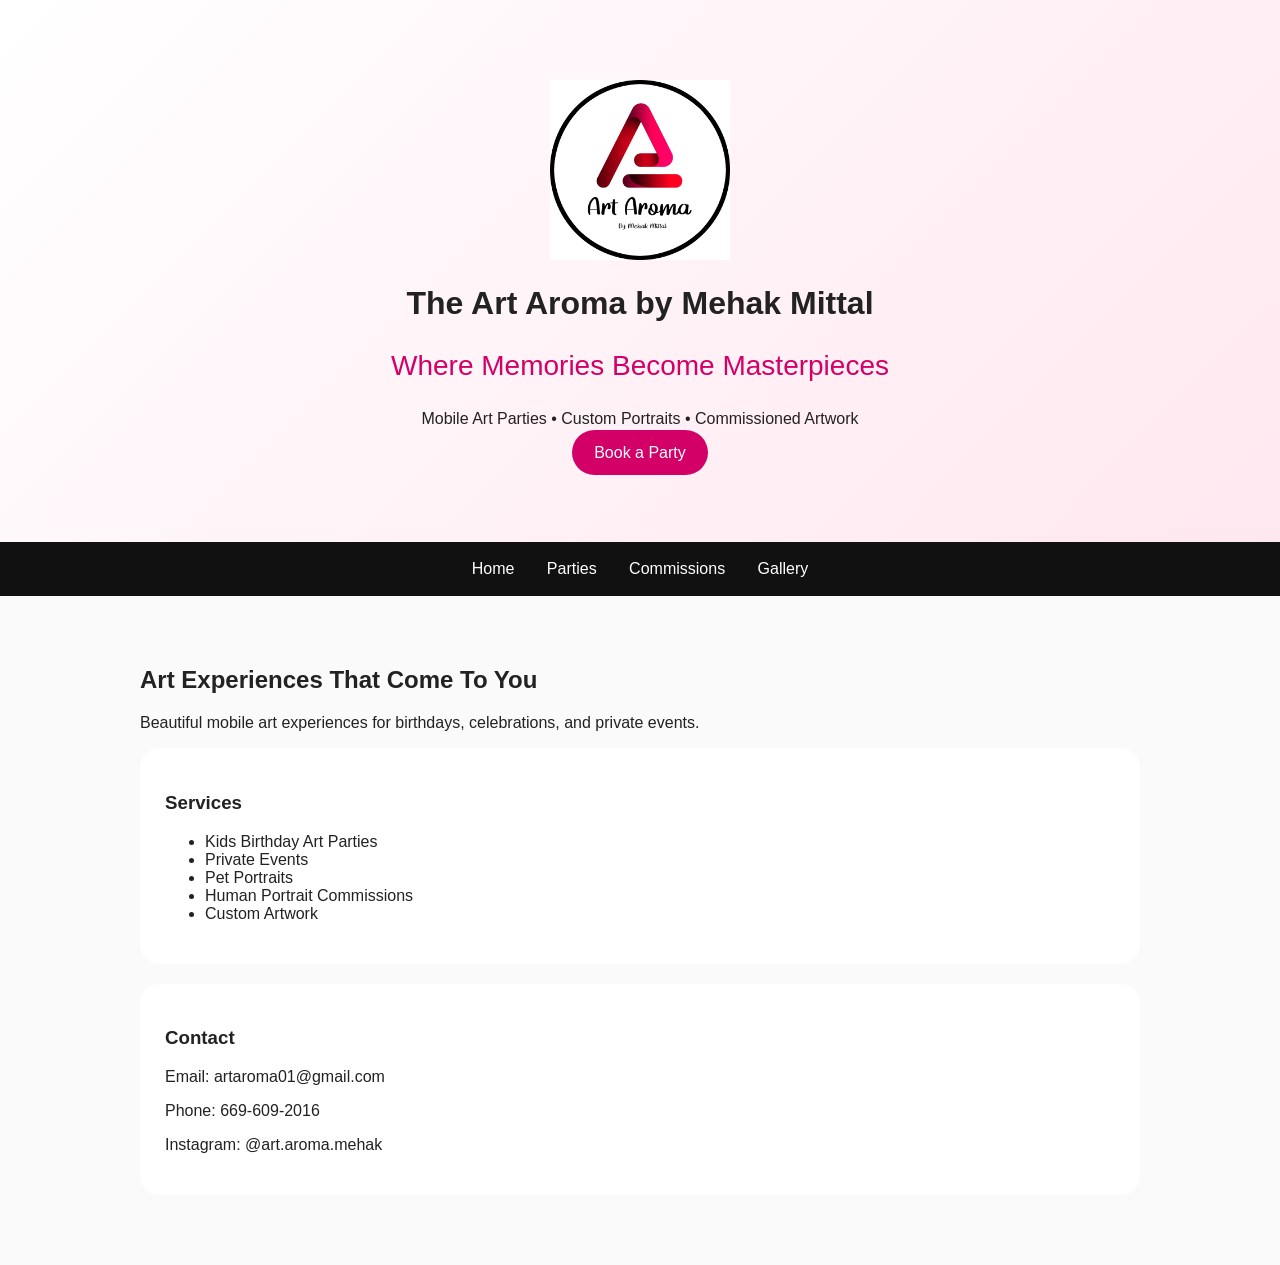
==== index.html @ 134a14fb "Add files via upload Update file extensions" ====
<!DOCTYPE html>
<html>
<head>
<meta charset="UTF-8">
<meta name="viewport" content="width=device-width,initial-scale=1">
<title>The Art Aroma by Mehak Mittal</title>
<link rel="stylesheet" href="style.css">
</head>

<body>

<header class="hero">
<img src="logo.png" class="logo">

<h1>The Art Aroma by Mehak Mittal</h1>

<p class="tagline">
Where Memories Become Masterpieces
</p>

<p>
Mobile Art Parties • Custom Portraits • Commissioned Artwork
</p>

<a class="button" href="parties.html">
Book a Party
</a>

</header>

<nav>
<a href="index.html">Home</a>
<a href="parties.html">Parties</a>
<a href="commissions.html">Commissions</a>
<a href="gallery.html">Gallery</a>
</nav>

<section class="content">

<h2>Art Experiences That Come To You</h2>

<p>
Beautiful mobile art experiences for birthdays,
celebrations, and private events.
</p>

<div class="card">

<h3>Services</h3>

<ul>
<li>Kids Birthday Art Parties</li>
<li>Private Events</li>
<li>Pet Portraits</li>
<li>Human Portrait Commissions</li>
<li>Custom Artwork</li>
</ul>

</div>

<div class="card">

<h3>Contact</h3>

<p>
Email: artaroma01@gmail.com
</p>

<p>
Phone: 669-609-2016
</p>

<p>
Instagram:
@art.aroma.mehak
</p>

</div>

</section>

</body>
</html>
---- style.css ----
body{
margin:0;
font-family:Arial;
background:#fafafa;
color:#222;
}

.hero{
padding:80px 20px;
text-align:center;
background:
linear-gradient(
135deg,
#fff,
#ffe7ef
);
}

.logo{
width:180px;
}

.tagline{
font-size:28px;
color:#d20067;
}

.button{
background:#d20067;
color:white;
padding:14px 22px;
border-radius:999px;
text-decoration:none;
}

nav{
background:#111;
padding:18px;
text-align:center;
}

nav a{
color:white;
margin:0 14px;
text-decoration:none;
}

.content{
max-width:1000px;
margin:auto;
padding:50px 20px;
}

.card{
background:white;
padding:25px;
border-radius:20px;
margin-bottom:20px;
}
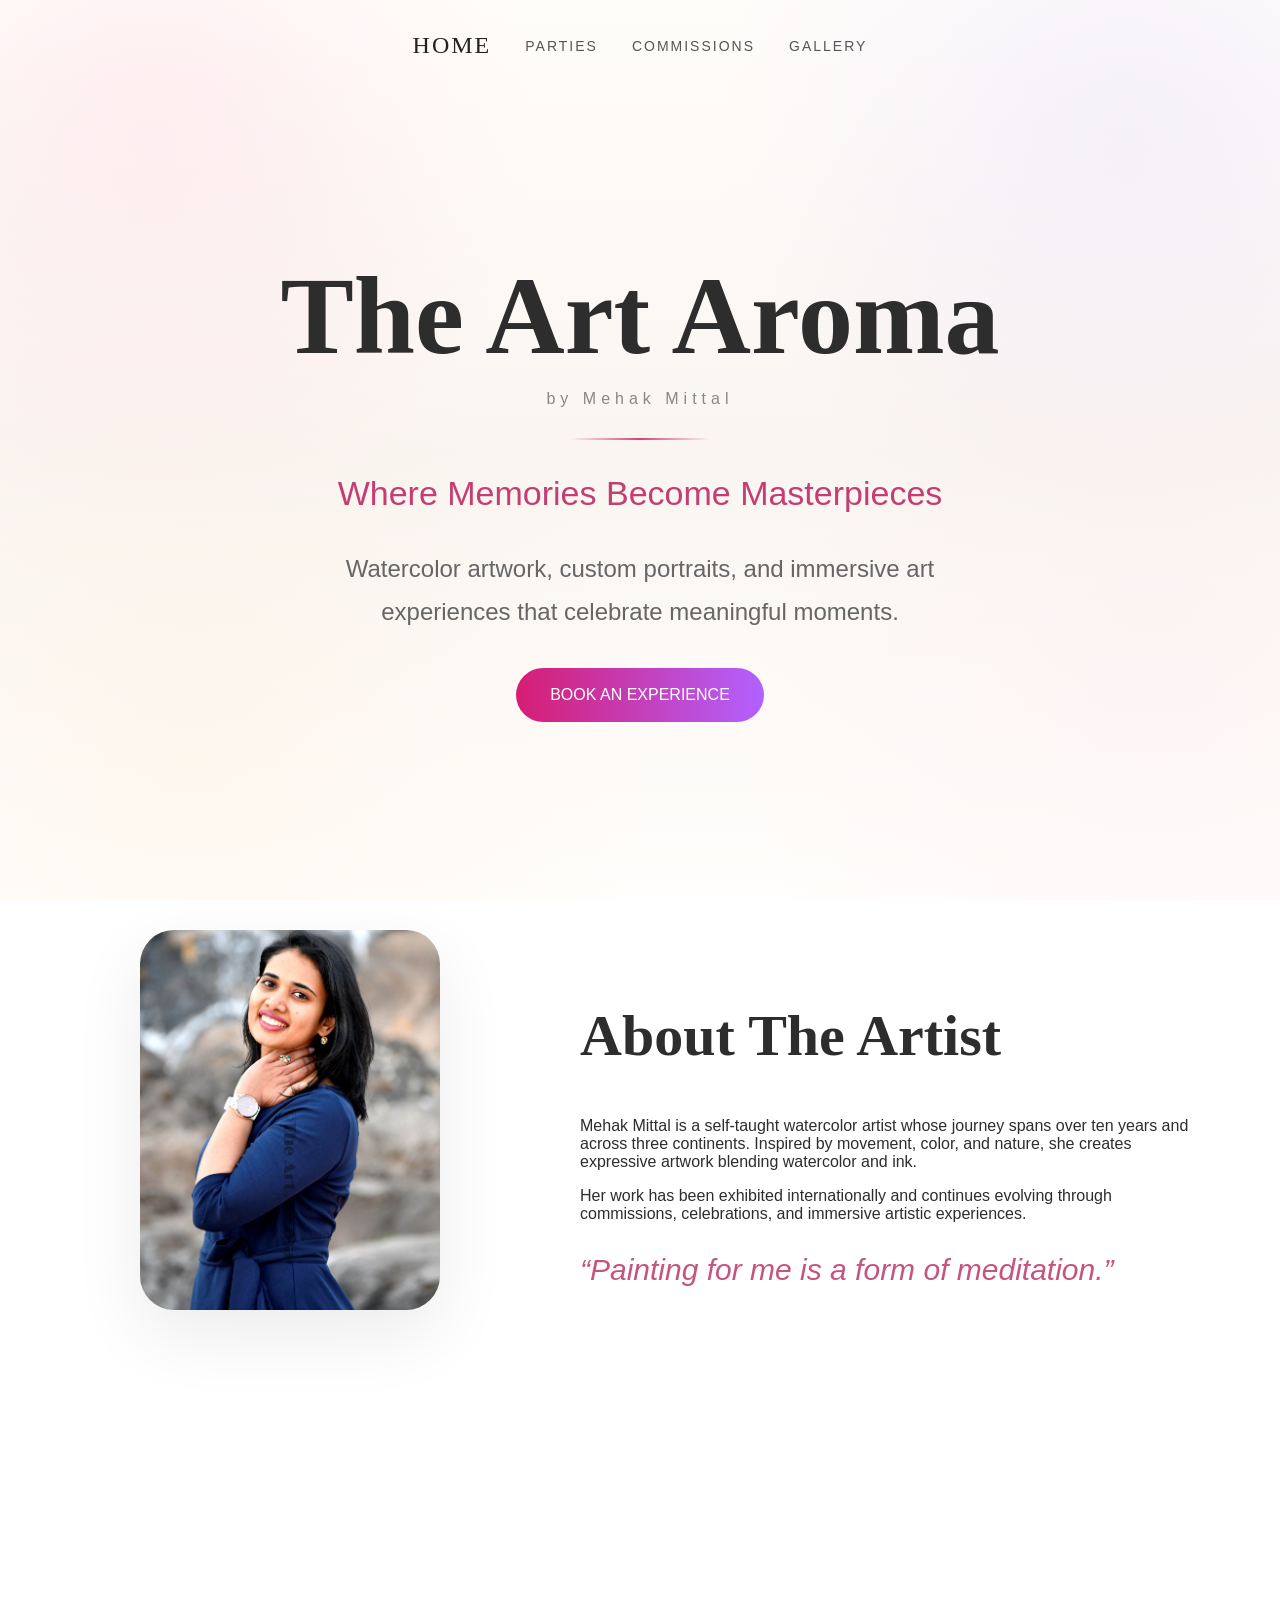
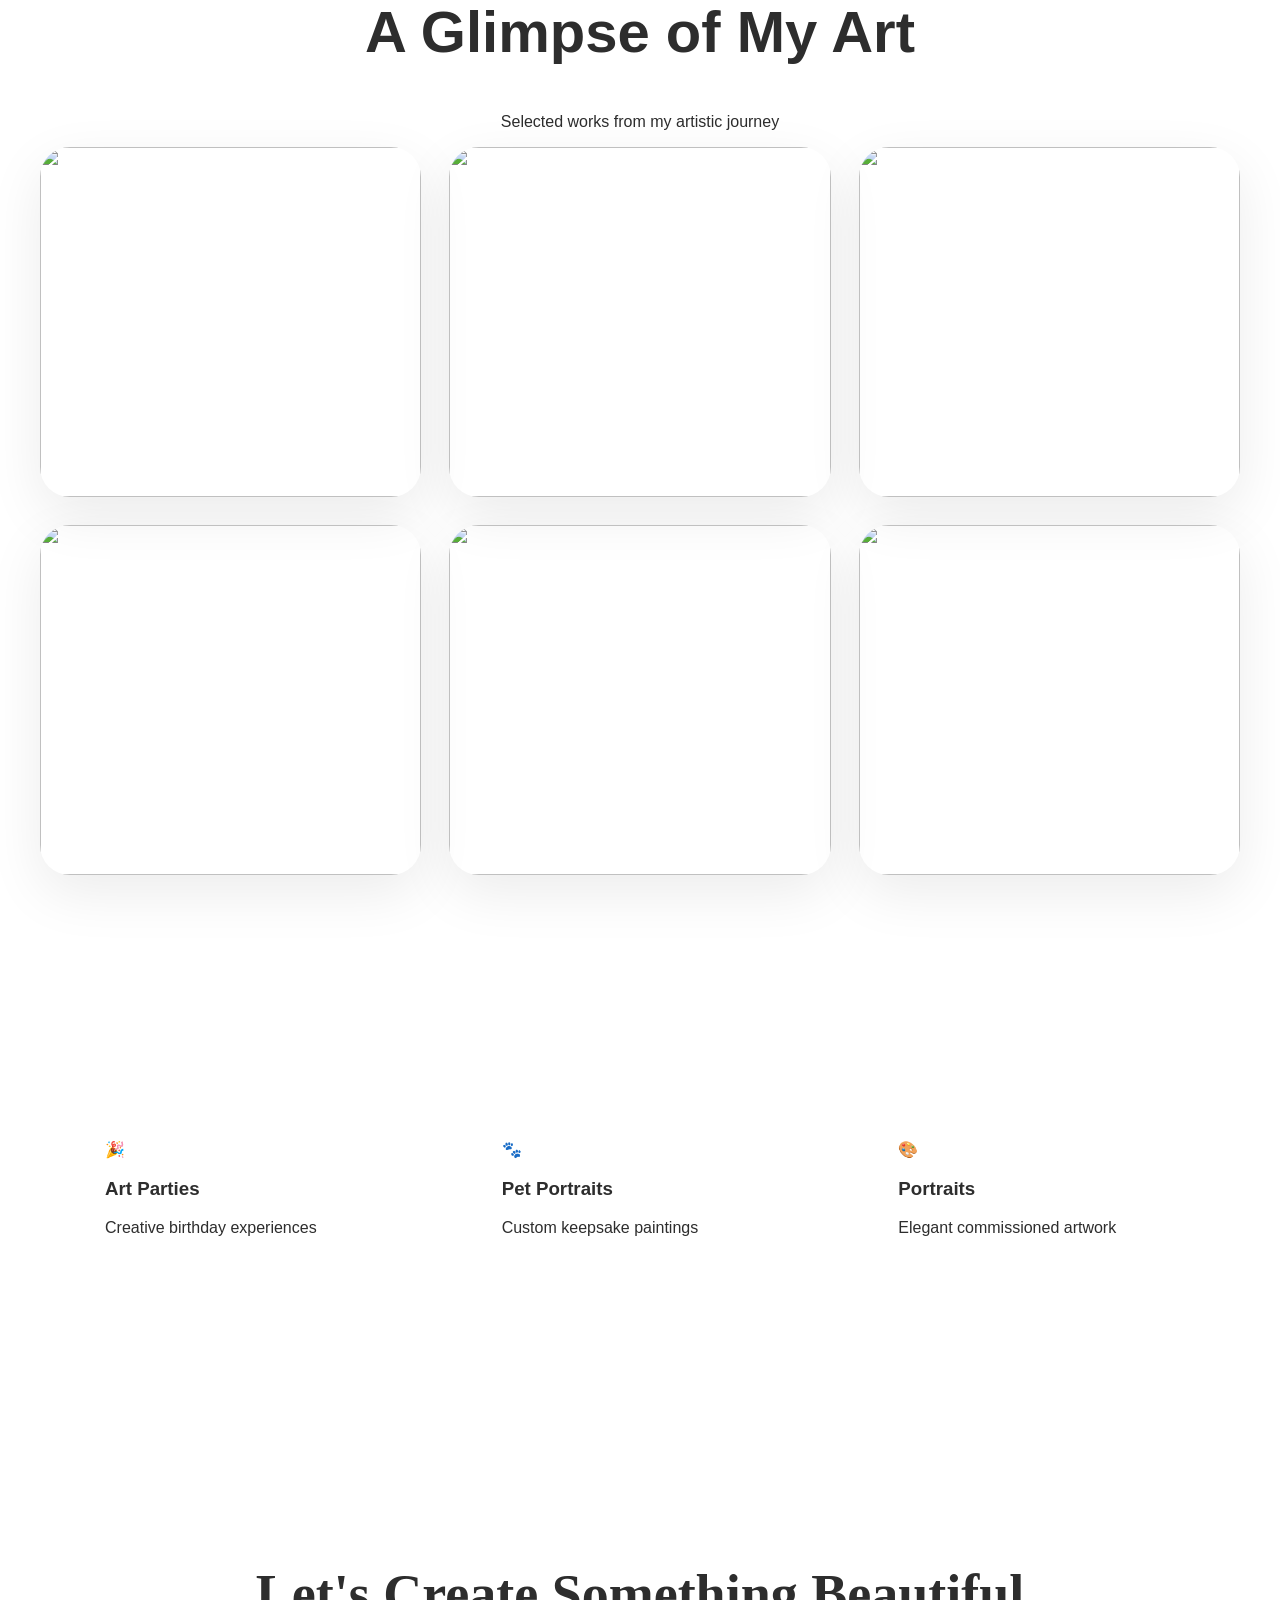
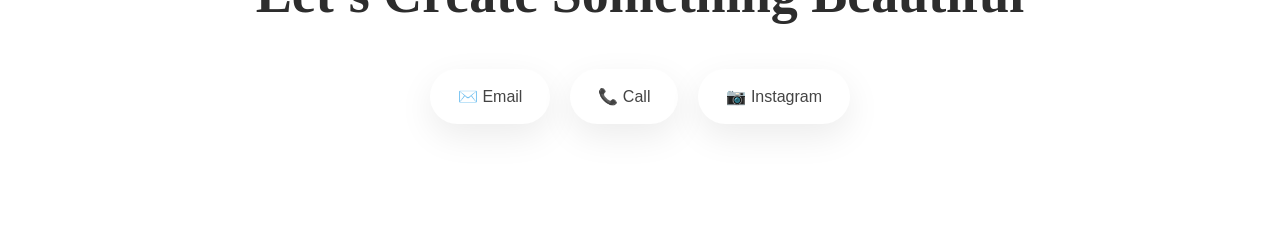
==== commit 3bcfc96a: "Add files via upload" ====
--- a/index.html
+++ b/index.html
@@ -1,83 +1,259 @@
 <!DOCTYPE html>
+
 <html>
+
 <head>
+
 <meta charset="UTF-8">
-<meta name="viewport" content="width=device-width,initial-scale=1">
-<title>The Art Aroma by Mehak Mittal</title>
-<link rel="stylesheet" href="style.css">
+
+<meta
+name="viewport"
+content="width=device-width, initial-scale=1">
+
+<title>
+The Art Aroma | Mehak Mittal
+</title>
+
+<link
+rel="stylesheet"
+href="style.css">
+
 </head>
 
 <body>
 
 <header class="hero">
-<img src="logo.png" class="logo">
-
-<h1>The Art Aroma by Mehak Mittal</h1>
+
+<nav>
+
+<a href="index.html">Home</a>
+
+<a href="parties.html">Parties</a>
+
+<a href="commissions.html">
+
+Commissions
+
+</a>
+
+<a href="gallery.html">
+
+Gallery
+
+</a>
+
+</nav>
+
+<div class="hero-content">
+
+<h1>
+
+The Art Aroma
+
+</h1>
+
+<div class="artist-name">
+
+by Mehak Mittal
+
+</div>
+
+<div class="hero-line"></div>
 
 <p class="tagline">
+
 Where Memories Become Masterpieces
-</p>
-
-<p>
-Mobile Art Parties • Custom Portraits • Commissioned Artwork
-</p>
-
-<a class="button" href="parties.html">
-Book a Party
-</a>
+
+</p>
+
+<p class="intro">
+
+Watercolor artwork, custom portraits,
+and immersive art experiences
+that celebrate meaningful moments.
+
+</p>
+
+<a
+href="parties.html"
+class="button">
+
+BOOK AN EXPERIENCE
+
+</a>
+
+</div>
 
 </header>
 
-<nav>
-<a href="index.html">Home</a>
-<a href="parties.html">Parties</a>
-<a href="commissions.html">Commissions</a>
-<a href="gallery.html">Gallery</a>
-</nav>
-
-<section class="content">
-
-<h2>Art Experiences That Come To You</h2>
-
-<p>
-Beautiful mobile art experiences for birthdays,
-celebrations, and private events.
-</p>
-
-<div class="card">
-
-<h3>Services</h3>
-
-<ul>
-<li>Kids Birthday Art Parties</li>
-<li>Private Events</li>
-<li>Pet Portraits</li>
-<li>Human Portrait Commissions</li>
-<li>Custom Artwork</li>
-</ul>
-
-</div>
-
-<div class="card">
-
-<h3>Contact</h3>
-
-<p>
-Email: artaroma01@gmail.com
-</p>
-
-<p>
-Phone: 669-609-2016
-</p>
-
-<p>
-Instagram:
-@art.aroma.mehak
-</p>
+<section class="about">
+
+<div class="photo-column">
+
+<img
+src="artist.jpg"
+class="artist-photo">
+
+</div>
+
+<div>
+
+<h2>
+
+About The Artist
+
+</h2>
+
+<p>
+
+Mehak Mittal is a self-taught watercolor artist whose journey spans over ten years and across three continents.
+
+Inspired by movement, color, and nature, she creates expressive artwork blending watercolor and ink.
+
+</p>
+
+<p>
+
+Her work has been exhibited internationally and continues evolving through commissions, celebrations, and immersive artistic experiences.
+
+</p>
+
+<div class="quote">
+
+“Painting for me is a form of meditation.”
+
+</div>
 
 </div>
 
 </section>
 
+<section class="gallery">
+
+<h2>
+
+A Glimpse of My Art
+
+</h2>
+
+<p>
+
+Selected works from my artistic journey
+
+</p>
+
+<div class="gallery-grid">
+
+<img src="gallery/art1.jpg">
+
+<img src="gallery/art2.jpg">
+
+<img src="gallery/art3.jpg">
+
+<img src="gallery/art4.jpg">
+
+<img src="gallery/art5.jpg">
+
+<img src="gallery/art6.jpg">
+
+</div>
+
+</section>
+
+<section class="services">
+
+<div class="service">
+
+🎉
+
+<h3>
+
+Art Parties
+
+</h3>
+
+<p>
+
+Creative birthday experiences
+
+</p>
+
+</div>
+
+<div class="service">
+
+🐾
+
+<h3>
+
+Pet Portraits
+
+</h3>
+
+<p>
+
+Custom keepsake paintings
+
+</p>
+
+</div>
+
+<div class="service">
+
+🎨
+
+<h3>
+
+Portraits
+
+</h3>
+
+<p>
+
+Elegant commissioned artwork
+
+</p>
+
+</div>
+
+</section>
+
+<footer>
+
+<h2>
+
+Let's Create Something Beautiful
+
+</h2>
+
+<div class="contact-links">
+
+<a
+href="mailto:artaroma01@gmail.com">
+
+✉️ Email
+
+</a>
+
+<a
+href="tel:+16696092016">
+
+📞 Call
+
+</a>
+
+<a
+href="https://www.instagram.com/art.aroma.mehak/"
+target="_blank">
+
+📷 Instagram
+
+</a>
+
+</div>
+
+</footer>
+
 </body>
+
 </html>
--- a/style.css
+++ b/style.css
@@ -1,59 +1,610 @@
+/* =====================
+RESET
+===================== */
+
+*{
+box-sizing:border-box;
+}
+
 body{
+
 margin:0;
-font-family:Arial;
-background:#fafafa;
+
+font-family:
+Arial,
+sans-serif;
+
+color:#2d2d2d;
+
+background:
+
+radial-gradient(
+circle at 12% 15%,
+rgba(255,190,215,.22),
+transparent 28%
+),
+
+radial-gradient(
+circle at 88% 15%,
+rgba(215,205,255,.22),
+transparent 30%
+),
+
+radial-gradient(
+circle at 15% 85%,
+rgba(255,225,190,.18),
+transparent 34%
+),
+
+radial-gradient(
+circle at 90% 80%,
+rgba(255,220,236,.18),
+transparent 30%
+),
+
+linear-gradient(
+180deg,
+#fffdfa,
+#faf5f1,
+#fffefc
+);
+
+background-attachment:
+fixed;
+
+overflow-x:hidden;
+
+}
+
+/* =====================
+NAV
+===================== */
+
+nav{
+
+display:flex;
+
+justify-content:center;
+
+align-items:center;
+
+gap:34px;
+
+padding:32px;
+
+}
+
+nav a{
+
+text-decoration:none;
+
+color:#555;
+
+font-size:14px;
+
+letter-spacing:2px;
+
+text-transform:uppercase;
+
+}
+
+nav a:first-child{
+
+font-family:
+Georgia;
+
+font-size:24px;
+
 color:#222;
-}
+
+}
+
+/* =====================
+HOME HERO
+===================== */
 
 .hero{
-padding:80px 20px;
+
+min-height:90vh;
+
+display:flex;
+
+flex-direction:column;
+
+}
+
+.hero-content{
+
+max-width:900px;
+
+padding:80px 40px;
+
+margin:auto;
+
 text-align:center;
+
+}
+
+h1{
+
+font-size:110px;
+
+font-family:
+Georgia;
+
+margin-bottom:10px;
+
+}
+
+.artist-name{
+
+letter-spacing:5px;
+
+color:#888;
+
+}
+
+.hero-line{
+
+width:140px;
+
+height:2px;
+
+margin:30px auto;
+
 background:
+
 linear-gradient(
-135deg,
-#fff,
-#ffe7ef
+90deg,
+transparent,
+#d1457b,
+transparent
 );
-}
-
-.logo{
-width:180px;
+
 }
 
 .tagline{
-font-size:28px;
-color:#d20067;
+
+font-size:34px;
+
+color:#c43d73;
+
+}
+
+.intro{
+
+max-width:720px;
+
+margin:auto;
+
+font-size:24px;
+
+line-height:1.8;
+
+color:#666;
+
 }
 
 .button{
-background:#d20067;
+
+display:inline-block;
+
+margin-top:35px;
+
+padding:18px 34px;
+
+border-radius:999px;
+
+text-decoration:none;
+
+background:
+
+linear-gradient(
+90deg,
+#d61d73,
+#b261ff
+);
+
 color:white;
-padding:14px 22px;
+
+}
+
+/* =====================
+ABOUT
+===================== */
+
+.about{
+
+display:grid;
+
+grid-template-columns:
+420px 1fr;
+
+gap:80px;
+
+max-width:1200px;
+
+margin:auto;
+
+padding:120px 40px;
+
+align-items:center;
+
+}
+
+.photo-column{
+
+display:flex;
+
+justify-content:center;
+
+}
+
+.artist-photo{
+
+width:300px;
+
+height:380px;
+
+object-fit:cover;
+
+border-radius:34px;
+
+box-shadow:
+
+0 25px 70px
+rgba(0,0,0,.08);
+
+}
+
+.about h2{
+
+font-size:58px;
+
+font-family:
+Georgia;
+
+}
+
+.quote{
+
+font-size:30px;
+
+font-style:italic;
+
+color:#c5547f;
+
+margin-top:30px;
+
+}
+
+/* =====================
+HOME GALLERY
+===================== */
+
+.gallery{
+
+padding:120px 40px;
+
+text-align:center;
+
+}
+
+.gallery h2{
+
+font-size:58px;
+
+}
+
+.gallery-grid{
+
+display:grid;
+
+grid-template-columns:
+repeat(
+3,
+1fr
+);
+
+gap:28px;
+
+max-width:1200px;
+
+margin:auto;
+
+}
+
+.gallery-grid img{
+
+width:100%;
+
+height:350px;
+
+object-fit:cover;
+
+border-radius:30px;
+
+box-shadow:
+
+0 18px 55px
+rgba(0,0,0,.08);
+
+}
+
+/* =====================
+SERVICES
+===================== */
+
+.services{
+
+display:grid;
+
+grid-template-columns:
+repeat(
+3,
+1fr
+);
+
+gap:30px;
+
+padding:100px 60px;
+
+}
+
+.service{
+
+padding:45px;
+
+border-radius:30px;
+
+background:
+
+rgba(255,255,255,.75);
+
+backdrop-filter:
+blur(14px);
+
+}
+
+/* =====================
+OTHER PAGES
+===================== */
+
+.page{
+
+max-width:1300px;
+
+margin:auto;
+
+padding:100px 40px;
+
+text-align:center;
+
+}
+
+.page h1{
+
+font-size:72px;
+
+font-family:
+Georgia;
+
+}
+
+.cards{
+
+display:grid;
+
+grid-template-columns:
+1fr 1fr;
+
+gap:32px;
+
+}
+
+.card{
+
+padding:50px;
+
+border-radius:30px;
+
+background:
+
+rgba(255,255,255,.75);
+
+box-shadow:
+
+0 14px 45px
+rgba(0,0,0,.05);
+
+}
+
+/* =====================
+6 IMAGE GALLERIES
+===================== */
+
+.mini-gallery{
+
+display:grid;
+
+grid-template-columns:
+repeat(
+3,
+1fr
+);
+
+gap:28px;
+
+margin-top:50px;
+
+}
+
+.mini-gallery img{
+
+width:100%;
+
+height:320px;
+
+object-fit:cover;
+
+border-radius:30px;
+
+}
+
+/* =====================
+FULL GALLERY
+===================== */
+
+.full-gallery{
+
+display:grid;
+
+grid-template-columns:
+repeat(
+5,
+1fr
+);
+
+gap:24px;
+
+margin-top:60px;
+
+}
+
+.full-gallery img{
+
+width:100%;
+
+height:280px;
+
+object-fit:cover;
+
+border-radius:24px;
+
+}
+
+/* =====================
+FOOTER
+===================== */
+
+footer{
+
+padding:120px 40px;
+
+text-align:center;
+
+}
+
+footer h2{
+
+font-size:54px;
+
+font-family:
+Georgia;
+
+}
+
+.contact-links{
+
+display:flex;
+
+justify-content:center;
+
+gap:20px;
+
+flex-wrap:wrap;
+
+margin-top:40px;
+
+}
+
+.contact-links a{
+
+padding:18px 28px;
+
+background:white;
+
 border-radius:999px;
+
 text-decoration:none;
+
+color:#444;
+
+box-shadow:
+
+0 12px 35px
+rgba(0,0,0,.08);
+
+}
+
+/* =====================
+MOBILE
+===================== */
+
+@media(max-width:900px){
+
+h1{
+
+font-size:58px;
+
+}
+
+.about{
+
+grid-template-columns:
+1fr;
+
+}
+
+.gallery-grid{
+
+grid-template-columns:
+1fr;
+
+}
+
+.cards{
+
+grid-template-columns:
+1fr;
+
+}
+
+.mini-gallery{
+
+grid-template-columns:
+1fr;
+
+}
+
+.full-gallery{
+
+grid-template-columns:
+1fr 1fr;
+
+}
+
+.services{
+
+grid-template-columns:
+1fr;
+
+padding:40px;
+
+}
+
+.artist-photo{
+
+width:240px;
+
+height:300px;
+
 }
 
 nav{
-background:#111;
-padding:18px;
-text-align:center;
-}
-
-nav a{
-color:white;
-margin:0 14px;
-text-decoration:none;
-}
-
-.content{
-max-width:1000px;
-margin:auto;
-padding:50px 20px;
-}
-
-.card{
-background:white;
-padding:25px;
-border-radius:20px;
-margin-bottom:20px;
+
+flex-wrap:wrap;
+
+}
+
 }
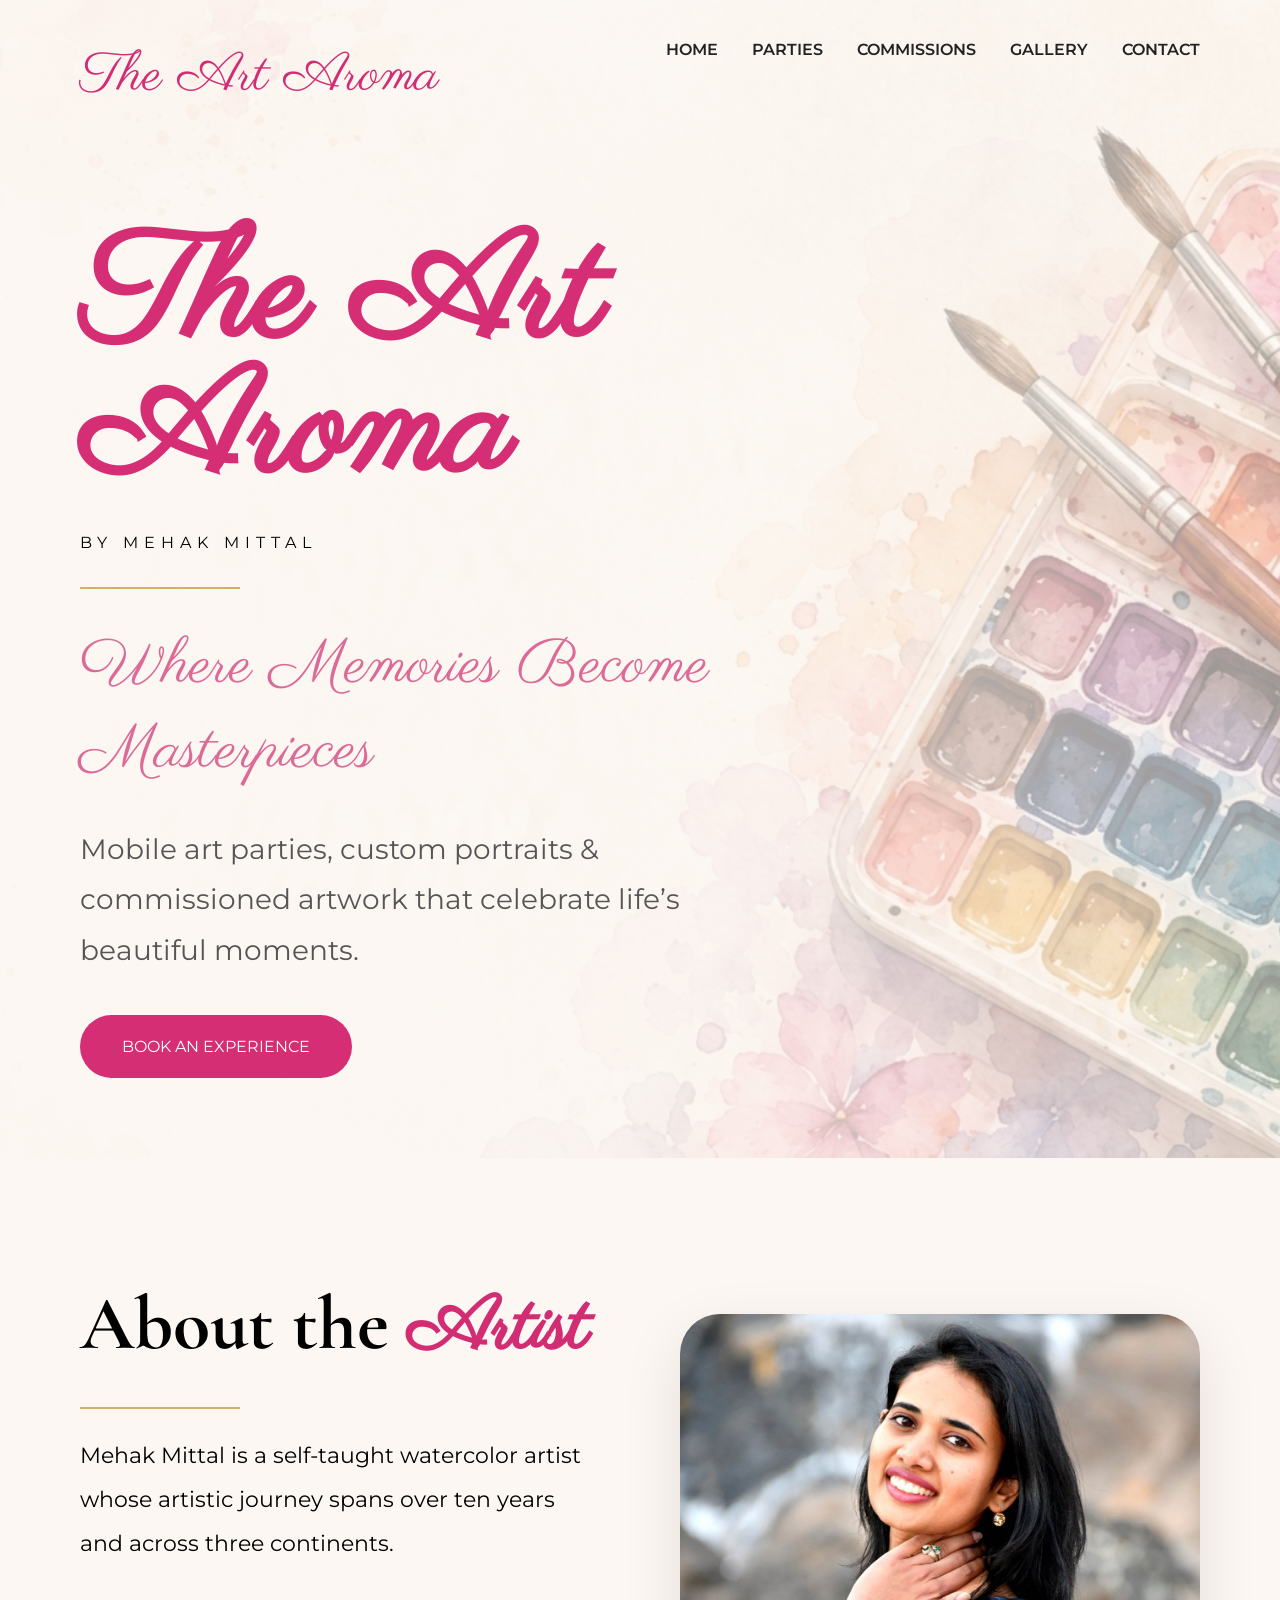
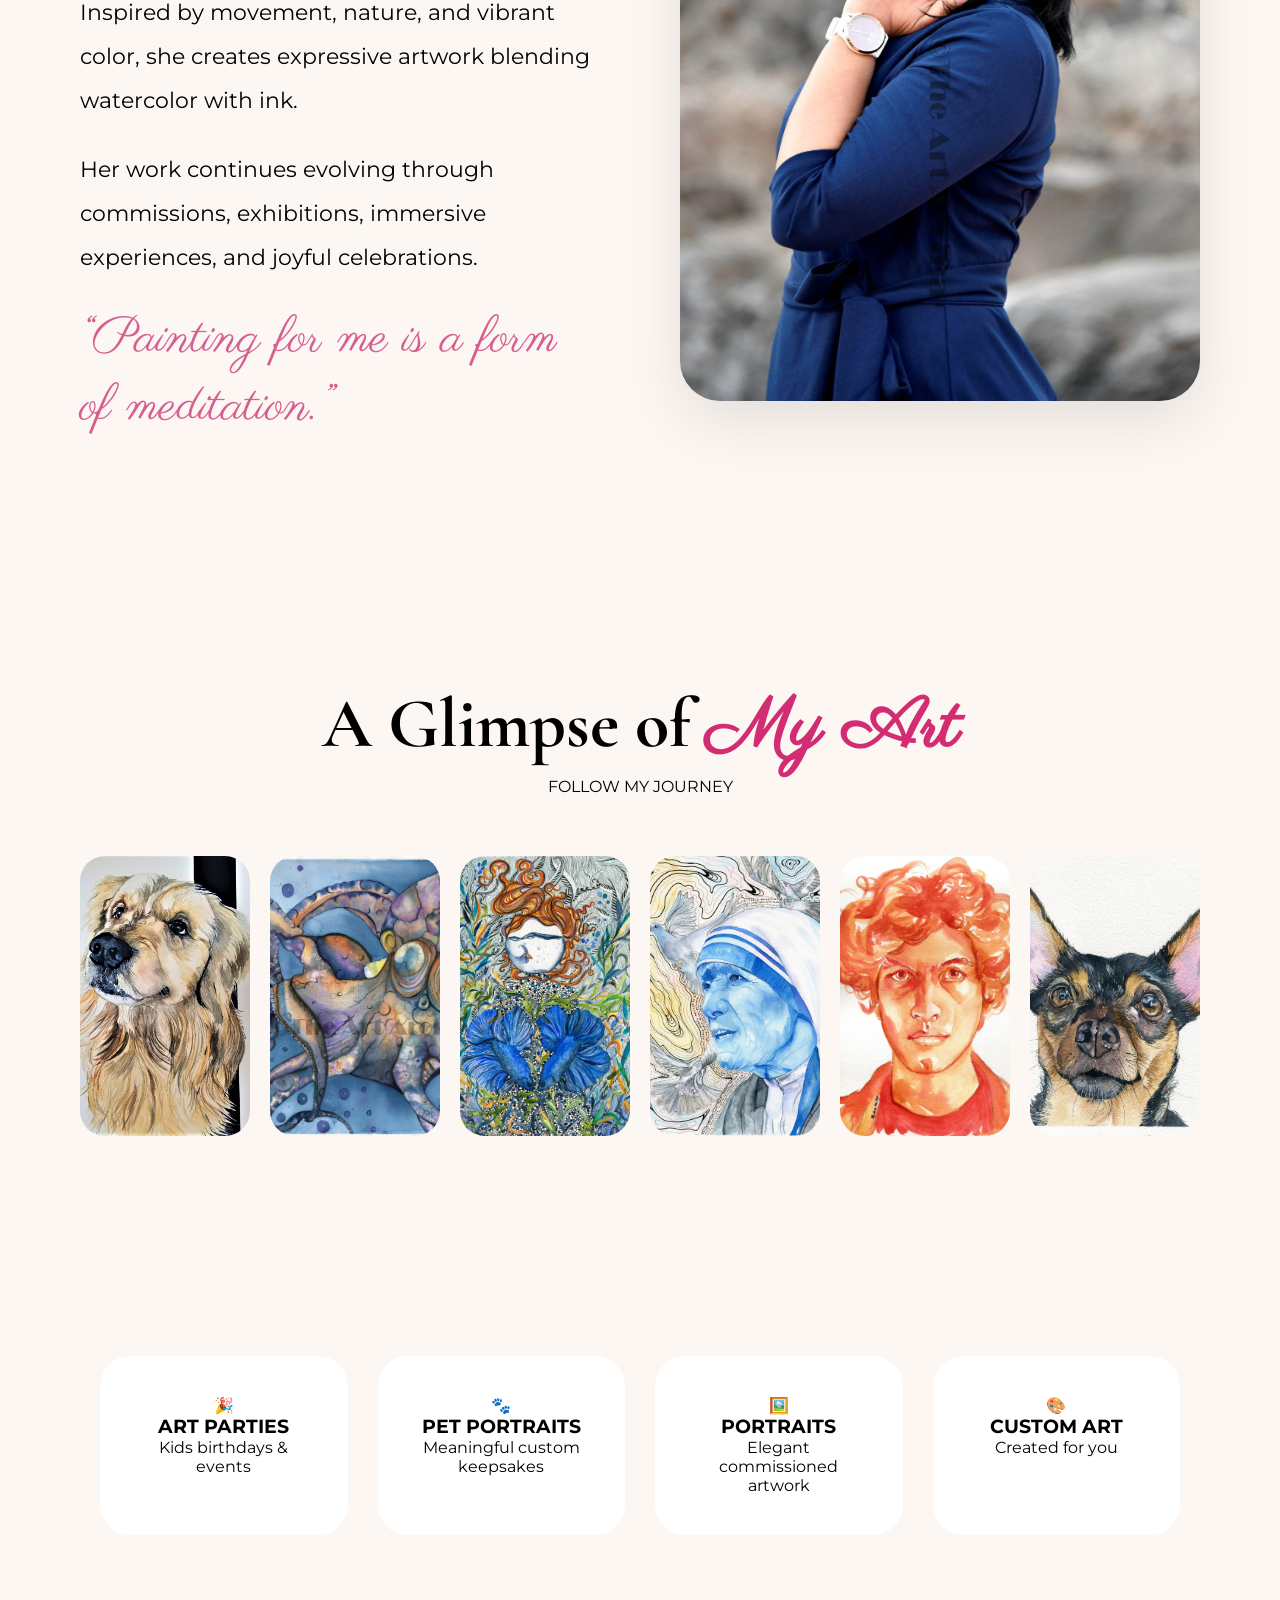
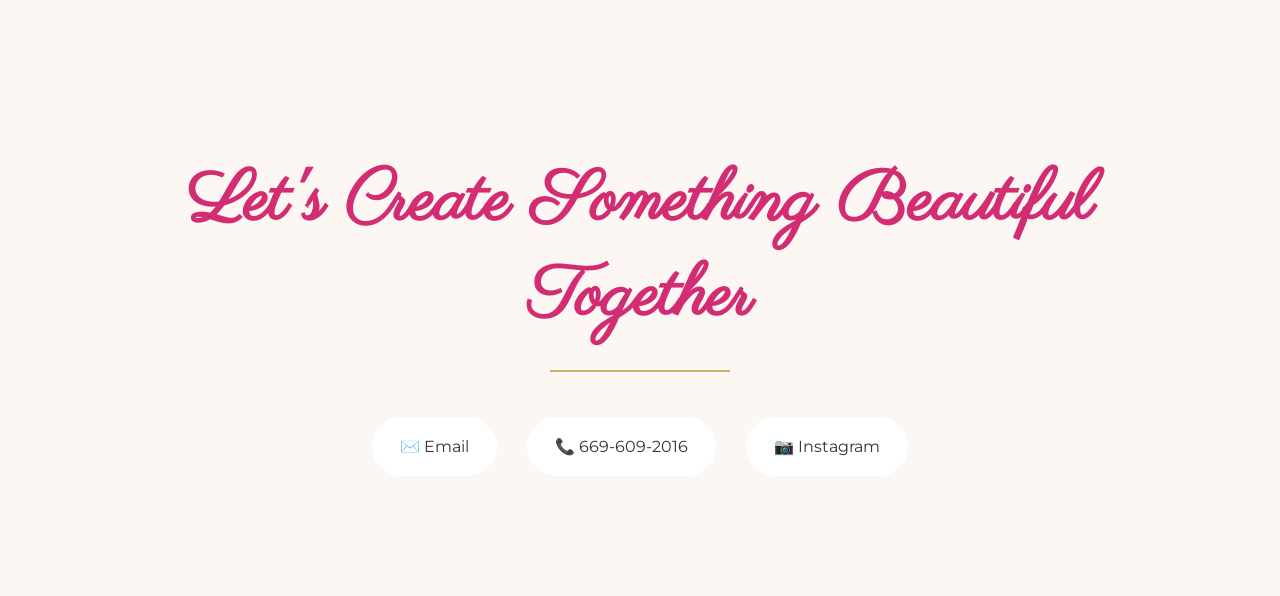
==== commit 7f1fd073: "Add files via upload" ====
--- a/index.html
+++ b/index.html
@@ -1,22 +1,29 @@
 <!DOCTYPE html>
 
-<html>
+<html lang="en">
 
 <head>
 
 <meta charset="UTF-8">
 
-<meta
-name="viewport"
+<meta name="viewport"
 content="width=device-width, initial-scale=1">
 
 <title>
-The Art Aroma | Mehak Mittal
+The Art Aroma
 </title>
 
-<link
-rel="stylesheet"
-href="style.css">
+<link rel="stylesheet" href="style.css">
+
+<link rel="preconnect"
+href="https://fonts.googleapis.com">
+
+<link rel="preconnect"
+href="https://fonts.gstatic.com"
+crossorigin>
+
+<link href="https://fonts.googleapis.com/css2?family=Parisienne&family=Cormorant+Garamond:wght@400;500&family=Montserrat:wght@300;400;500;600&display=swap"
+rel="stylesheet">
 
 </head>
 
@@ -24,27 +31,53 @@
 
 <header class="hero">
 
-<nav>
-
-<a href="index.html">Home</a>
-
-<a href="parties.html">Parties</a>
+<nav class="navbar">
+
+<div class="brand">
+
+The Art Aroma
+
+</div>
+
+<div class="menu">
+
+<a href="index.html">
+
+HOME
+
+</a>
+
+<a href="parties.html">
+
+PARTIES
+
+</a>
 
 <a href="commissions.html">
 
-Commissions
+COMMISSIONS
 
 </a>
 
 <a href="gallery.html">
 
-Gallery
-
-</a>
+GALLERY
+
+</a>
+
+<a href="#contact">
+
+CONTACT
+
+</a>
+
+</div>
 
 </nav>
 
-<div class="hero-content">
+<div class="hero-inner">
+
+<div class="hero-left">
 
 <h1>
 
@@ -52,30 +85,31 @@
 
 </h1>
 
-<div class="artist-name">
-
-by Mehak Mittal
-
-</div>
-
-<div class="hero-line"></div>
-
-<p class="tagline">
+<div class="artist">
+
+BY MEHAK MITTAL
+
+</div>
+
+<div class="line"></div>
+
+<h2>
 
 Where Memories Become Masterpieces
 
-</p>
-
-<p class="intro">
-
-Watercolor artwork, custom portraits,
-and immersive art experiences
-that celebrate meaningful moments.
+</h2>
+
+<p>
+
+Mobile art parties,
+custom portraits &
+commissioned artwork
+that celebrate life’s beautiful moments.
 
 </p>
 
 <a
-href="parties.html"
+href="#contact"
 class="button">
 
 BOOK AN EXPERIENCE
@@ -84,147 +118,175 @@
 
 </div>
 
+</div>
+
 </header>
 
-<section class="about">
-
-<div class="photo-column">
+<section class="about-section">
+
+<div class="about-text">
+
+<h2>
+
+About the <span>Artist</span>
+
+</h2>
+
+<div class="gold"></div>
+
+<p>
+
+Mehak Mittal is a self-taught watercolor artist whose artistic journey spans over ten years and across three continents.
+
+</p>
+
+<p>
+
+Inspired by movement, nature, and vibrant color, she creates expressive artwork blending watercolor with ink.
+
+</p>
+
+<p>
+
+Her work continues evolving through commissions, exhibitions, immersive experiences, and joyful celebrations.
+
+</p>
+
+<div class="quote">
+
+“Painting for me is a form of meditation.”
+
+</div>
+
+</div>
+
+<div class="artist-panel">
 
 <img
 src="artist.jpg"
-class="artist-photo">
-
-</div>
-
-<div>
+class="artist-image">
+
+</div>
+
+</section>
+
+<section class="glimpse">
 
 <h2>
 
-About The Artist
+A Glimpse of <span>My Art</span>
 
 </h2>
 
 <p>
 
-Mehak Mittal is a self-taught watercolor artist whose journey spans over ten years and across three continents.
-
-Inspired by movement, color, and nature, she creates expressive artwork blending watercolor and ink.
-
-</p>
-
-<p>
-
-Her work has been exhibited internationally and continues evolving through commissions, celebrations, and immersive artistic experiences.
-
-</p>
-
-<div class="quote">
-
-“Painting for me is a form of meditation.”
-
-</div>
+FOLLOW MY JOURNEY
+
+</p>
+
+<div class="gallery">
+
+<img src="gallery/art1.jpg">
+
+<img src="gallery/art2.jpg">
+
+<img src="gallery/art3.jpg">
+
+<img src="gallery/art4.jpg">
+
+<img src="gallery/art5.jpg">
+
+<img src="gallery/art6.jpg">
 
 </div>
 
 </section>
 
-<section class="gallery">
+<section class="services">
+
+<div class="service">
+
+🎉
+
+<h3>
+
+ART PARTIES
+
+</h3>
+
+<p>
+
+Kids birthdays & events
+
+</p>
+
+</div>
+
+<div class="service">
+
+🐾
+
+<h3>
+
+PET PORTRAITS
+
+</h3>
+
+<p>
+
+Meaningful custom keepsakes
+
+</p>
+
+</div>
+
+<div class="service">
+
+🖼️
+
+<h3>
+
+PORTRAITS
+
+</h3>
+
+<p>
+
+Elegant commissioned artwork
+
+</p>
+
+</div>
+
+<div class="service">
+
+🎨
+
+<h3>
+
+CUSTOM ART
+
+</h3>
+
+<p>
+
+Created for you
+
+</p>
+
+</div>
+
+</section>
+
+<footer id="contact">
 
 <h2>
 
-A Glimpse of My Art
+Let's Create Something Beautiful Together
 
 </h2>
 
-<p>
-
-Selected works from my artistic journey
-
-</p>
-
-<div class="gallery-grid">
-
-<img src="gallery/art1.jpg">
-
-<img src="gallery/art2.jpg">
-
-<img src="gallery/art3.jpg">
-
-<img src="gallery/art4.jpg">
-
-<img src="gallery/art5.jpg">
-
-<img src="gallery/art6.jpg">
-
-</div>
-
-</section>
-
-<section class="services">
-
-<div class="service">
-
-🎉
-
-<h3>
-
-Art Parties
-
-</h3>
-
-<p>
-
-Creative birthday experiences
-
-</p>
-
-</div>
-
-<div class="service">
-
-🐾
-
-<h3>
-
-Pet Portraits
-
-</h3>
-
-<p>
-
-Custom keepsake paintings
-
-</p>
-
-</div>
-
-<div class="service">
-
-🎨
-
-<h3>
-
-Portraits
-
-</h3>
-
-<p>
-
-Elegant commissioned artwork
-
-</p>
-
-</div>
-
-</section>
-
-<footer>
-
-<h2>
-
-Let's Create Something Beautiful
-
-</h2>
+<div class="footer-line"></div>
 
 <div class="contact-links">
 
@@ -238,7 +300,7 @@
 <a
 href="tel:+16696092016">
 
-📞 Call
+📞 669-609-2016
 
 </a>
 
--- a/style.css
+++ b/style.css
@@ -1,187 +1,162 @@
-/* =====================
-RESET
-===================== */
-
 *{
+margin:0;
+padding:0;
 box-sizing:border-box;
 }
 
 body{
 
-margin:0;
-
-font-family:
-Arial,
-sans-serif;
-
-color:#2d2d2d;
+font-family:
+Montserrat;
 
 background:
 
-radial-gradient(
-circle at 12% 15%,
-rgba(255,190,215,.22),
-transparent 28%
-),
-
-radial-gradient(
-circle at 88% 15%,
-rgba(215,205,255,.22),
-transparent 30%
-),
-
-radial-gradient(
-circle at 15% 85%,
-rgba(255,225,190,.18),
-transparent 34%
-),
-
-radial-gradient(
-circle at 90% 80%,
-rgba(255,220,236,.18),
-transparent 30%
-),
-
-linear-gradient(
-180deg,
-#fffdfa,
-#faf5f1,
-#fffefc
-);
-
-background-attachment:
-fixed;
-
-overflow-x:hidden;
-
-}
-
-/* =====================
-NAV
-===================== */
-
-nav{
-
-display:flex;
-
-justify-content:center;
-
-align-items:center;
-
-gap:34px;
-
-padding:32px;
-
-}
-
-nav a{
-
-text-decoration:none;
-
-color:#555;
-
-font-size:14px;
-
-letter-spacing:2px;
-
-text-transform:uppercase;
-
-}
-
-nav a:first-child{
-
-font-family:
-Georgia;
-
-font-size:24px;
-
-color:#222;
-
-}
-
-/* =====================
-HOME HERO
-===================== */
+#fcf7f2;
+
+}
+
+/* HERO */
 
 .hero{
 
-min-height:90vh;
-
-display:flex;
-
-flex-direction:column;
-
-}
-
-.hero-content{
-
-max-width:900px;
-
-padding:80px 40px;
-
-margin:auto;
-
-text-align:center;
-
-}
-
-h1{
-
-font-size:110px;
-
-font-family:
-Georgia;
-
-margin-bottom:10px;
-
-}
-
-.artist-name{
-
-letter-spacing:5px;
-
-color:#888;
-
-}
-
-.hero-line{
-
-width:140px;
-
-height:2px;
-
-margin:30px auto;
+min-height:100vh;
 
 background:
 
 linear-gradient(
 90deg,
-transparent,
-#d1457b,
-transparent
-);
-
-}
-
-.tagline{
-
-font-size:34px;
-
-color:#c43d73;
-
-}
-
-.intro{
-
-max-width:720px;
+rgba(252,247,242,.96),
+rgba(252,247,242,.60)
+),
+
+url("hero-palette.png");
+
+background-size:
+
+cover;
+
+background-position:
+
+center;
+
+background-repeat:
+
+no-repeat;
+
+}
+
+.navbar{
+
+display:flex;
+
+justify-content:space-between;
+
+padding:40px 80px;
+
+}
+
+.brand{
+
+font-family:
+Parisienne;
+
+font-size:54px;
+
+color:#d22c73;
+
+}
+
+.menu{
+
+display:flex;
+
+gap:34px;
+
+}
+
+.menu a{
+
+text-decoration:none;
+
+color:#222;
+
+font-weight:600;
+
+}
+
+.hero-inner{
+
+max-width:1400px;
 
 margin:auto;
 
-font-size:24px;
+padding:80px;
+
+}
+
+.hero-left{
+
+max-width:700px;
+
+}
+
+.hero-left h1{
+
+font-family:
+Parisienne;
+
+font-size:150px;
+
+line-height:.9;
+
+color:#d52e74;
+
+}
+
+.artist{
+
+margin-top:30px;
+
+letter-spacing:6px;
+
+}
+
+.line{
+
+width:160px;
+
+height:2px;
+
+background:#d4b067;
+
+margin:35px 0;
+
+}
+
+.hero-left h2{
+
+font-family:
+Parisienne;
+
+font-size:62px;
+
+font-weight:400;
+
+color:#dc6a97;
+
+}
+
+.hero-left p{
+
+margin-top:30px;
+
+font-size:28px;
 
 line-height:1.8;
 
-color:#666;
+max-width:600px;
+
+color:#555;
 
 }
 
@@ -189,114 +164,371 @@
 
 display:inline-block;
 
-margin-top:35px;
-
-padding:18px 34px;
+margin-top:40px;
+
+padding:22px 42px;
 
 border-radius:999px;
 
+background:
+
+#d52e74;
+
+color:white;
+
 text-decoration:none;
 
+}
+
+/* ABOUT */
+
+.about-section{
+
+display:grid;
+
+grid-template-columns:
+1fr 1fr;
+
+gap:80px;
+
+padding:120px 80px;
+
+align-items:center;
+
+}
+
+.about-text h2{
+
+font-family:
+Cormorant Garamond;
+
+font-size:76px;
+
+}
+
+.about-text span{
+
+font-family:
+Parisienne;
+
+color:#d22c73;
+
+}
+
+.gold{
+
+width:160px;
+
+height:2px;
+
+background:#d4b067;
+
+margin:25px 0;
+
+}
+
+.about-text p{
+
+font-size:22px;
+
+line-height:2;
+
+margin-bottom:25px;
+
+}
+
+.quote{
+
+font-family:
+Parisienne;
+
+font-size:50px;
+
+color:#d65f91;
+
+}
+
+.artist-image{
+
+width:100%;
+
+max-width:520px;
+
+border-radius:40px;
+
+box-shadow:
+0 20px 60px rgba(0,0,0,.10);
+
+}
+
+/* GALLERY */
+
+.glimpse{
+
+padding:120px 80px;
+
+text-align:center;
+
+}
+
+.glimpse h2{
+
+font-size:70px;
+
+font-family:
+Cormorant Garamond;
+
+}
+
+.glimpse span{
+
+font-family:
+Parisienne;
+
+color:#d22c73;
+
+}
+
+.gallery{
+
+display:grid;
+
+grid-template-columns:
+repeat(6,1fr);
+
+gap:20px;
+
+margin-top:60px;
+
+}
+
+.gallery img{
+
+width:100%;
+
+height:280px;
+
+object-fit:cover;
+
+border-radius:25px;
+
+}
+
+/* SERVICES */
+
+.services{
+
+display:grid;
+
+grid-template-columns:
+repeat(4,1fr);
+
+padding:100px;
+
+gap:30px;
+
+}
+
+.service{
+
+background:white;
+
+padding:40px;
+
+border-radius:30px;
+
+text-align:center;
+
+}
+
+/* FOOTER */
+
+footer{
+
+padding:120px 80px;
+
+text-align:center;
+
+}
+
+footer h2{
+
+font-family:
+Parisienne;
+
+font-size:70px;
+
+color:#d22c73;
+
+}
+
+.footer-line{
+
+width:180px;
+
+height:2px;
+
+background:#d4b067;
+
+margin:25px auto 45px;
+
+}
+
+.contact-links{
+
+display:flex;
+
+justify-content:center;
+
+gap:30px;
+
+flex-wrap:wrap;
+
+}
+
+.contact-links a{
+
+padding:20px 28px;
+
+background:white;
+
+border-radius:999px;
+
+text-decoration:none;
+
+color:#333;
+
+}
+
+@media(max-width:1000px){
+
+.hero-left h1{
+
+font-size:90px;
+
+}
+
+.about-section{
+
+grid-template-columns:1fr;
+
+}
+
+.gallery{
+
+grid-template-columns:
+1fr 1fr;
+
+}
+
+.services{
+
+grid-template-columns:
+1fr 1fr;
+
+padding:40px;
+
+}
+
+.navbar{
+
+flex-direction:column;
+
+gap:20px;
+
+}
+
+}
+/* ===== INNER PAGES ===== */
+
+.inner-page{
+
+padding:
+
+80px;
+
+max-width:
+
+1400px;
+
+margin:auto;
+
+}
+
+.inner-page h1{
+
+font-family:
+Cormorant Garamond;
+
+font-size:
+
+86px;
+
+text-align:center;
+
+margin-bottom:
+
+20px;
+
+}
+
+.intro-text{
+
+text-align:center;
+
+font-size:
+
+24px;
+
+margin-bottom:
+
+60px;
+
+}
+
+/* CARDS */
+
+.pricing{
+
+display:grid;
+
+grid-template-columns:
+1fr 1fr;
+
+gap:
+
+30px;
+
+margin-bottom:
+
+80px;
+
+}
+
+.price-card{
+
 background:
 
-linear-gradient(
-90deg,
-#d61d73,
-#b261ff
-);
-
-color:white;
-
-}
-
-/* =====================
-ABOUT
-===================== */
-
-.about{
-
-display:grid;
-
-grid-template-columns:
-420px 1fr;
-
-gap:80px;
-
-max-width:1200px;
-
-margin:auto;
-
-padding:120px 40px;
-
-align-items:center;
-
-}
-
-.photo-column{
-
-display:flex;
-
-justify-content:center;
-
-}
-
-.artist-photo{
-
-width:300px;
-
-height:380px;
-
-object-fit:cover;
-
-border-radius:34px;
+rgba(255,255,255,.8);
+
+padding:
+
+50px;
+
+border-radius:
+
+36px;
 
 box-shadow:
 
-0 25px 70px
-rgba(0,0,0,.08);
-
-}
-
-.about h2{
-
-font-size:58px;
-
-font-family:
-Georgia;
-
-}
-
-.quote{
-
-font-size:30px;
-
-font-style:italic;
-
-color:#c5547f;
-
-margin-top:30px;
-
-}
-
-/* =====================
-HOME GALLERY
-===================== */
-
-.gallery{
-
-padding:120px 40px;
-
-text-align:center;
-
-}
-
-.gallery h2{
-
-font-size:58px;
-
-}
-
-.gallery-grid{
+0 20px 60px
+rgba(0,0,0,.05);
+
+}
+
+/* 6 */
+
+.party-gallery{
 
 display:grid;
 
@@ -306,156 +538,29 @@
 1fr
 );
 
-gap:28px;
-
-max-width:1200px;
-
-margin:auto;
-
-}
-
-.gallery-grid img{
+gap:
+
+26px;
+
+}
+
+.party-gallery img{
 
 width:100%;
 
-height:350px;
+height:360px;
 
 object-fit:cover;
 
-border-radius:30px;
-
-box-shadow:
-
-0 18px 55px
-rgba(0,0,0,.08);
-
-}
-
-/* =====================
-SERVICES
-===================== */
-
-.services{
-
-display:grid;
-
-grid-template-columns:
-repeat(
-3,
-1fr
-);
-
-gap:30px;
-
-padding:100px 60px;
-
-}
-
-.service{
-
-padding:45px;
-
-border-radius:30px;
-
-background:
-
-rgba(255,255,255,.75);
-
-backdrop-filter:
-blur(14px);
-
-}
-
-/* =====================
-OTHER PAGES
-===================== */
-
-.page{
-
-max-width:1300px;
-
-margin:auto;
-
-padding:100px 40px;
-
-text-align:center;
-
-}
-
-.page h1{
-
-font-size:72px;
-
-font-family:
-Georgia;
-
-}
-
-.cards{
-
-display:grid;
-
-grid-template-columns:
-1fr 1fr;
-
-gap:32px;
-
-}
-
-.card{
-
-padding:50px;
-
-border-radius:30px;
-
-background:
-
-rgba(255,255,255,.75);
-
-box-shadow:
-
-0 14px 45px
-rgba(0,0,0,.05);
-
-}
-
-/* =====================
-6 IMAGE GALLERIES
-===================== */
-
-.mini-gallery{
-
-display:grid;
-
-grid-template-columns:
-repeat(
-3,
-1fr
-);
-
-gap:28px;
-
-margin-top:50px;
-
-}
-
-.mini-gallery img{
-
-width:100%;
-
-height:320px;
-
-object-fit:cover;
-
-border-radius:30px;
-
-}
-
-/* =====================
-FULL GALLERY
-===================== */
-
-.full-gallery{
+border-radius:
+
+30px;
+
+}
+
+/* 15 */
+
+.large-gallery{
 
 display:grid;
 
@@ -465,13 +570,13 @@
 1fr
 );
 
-gap:24px;
-
-margin-top:60px;
-
-}
-
-.full-gallery img{
+gap:
+
+22px;
+
+}
+
+.large-gallery img{
 
 width:100%;
 
@@ -479,132 +584,150 @@
 
 object-fit:cover;
 
-border-radius:24px;
-
-}
-
-/* =====================
-FOOTER
-===================== */
-
-footer{
-
-padding:120px 40px;
+border-radius:
+
+24px;
+
+}
+
+.gallery-title{
 
 text-align:center;
 
-}
-
-footer h2{
-
-font-size:54px;
-
-font-family:
-Georgia;
-
-}
-
-.contact-links{
-
-display:flex;
-
-justify-content:center;
-
-gap:20px;
-
-flex-wrap:wrap;
-
-margin-top:40px;
-
-}
-
-.contact-links a{
-
-padding:18px 28px;
-
-background:white;
-
-border-radius:999px;
-
-text-decoration:none;
-
-color:#444;
-
-box-shadow:
-
-0 12px 35px
-rgba(0,0,0,.08);
-
-}
-
-/* =====================
-MOBILE
-===================== */
+font-size:
+
+48px;
+
+margin-bottom:
+
+40px;
+
+}
 
 @media(max-width:900px){
 
-h1{
-
-font-size:58px;
-
-}
-
-.about{
+.pricing{
 
 grid-template-columns:
 1fr;
 
 }
 
-.gallery-grid{
+.party-gallery{
 
 grid-template-columns:
 1fr;
 
 }
 
-.cards{
-
-grid-template-columns:
-1fr;
-
-}
-
-.mini-gallery{
-
-grid-template-columns:
-1fr;
-
-}
-
-.full-gallery{
+.large-gallery{
 
 grid-template-columns:
 1fr 1fr;
 
 }
 
-.services{
-
-grid-template-columns:
-1fr;
-
-padding:40px;
-
-}
-
-.artist-photo{
-
-width:240px;
-
-height:300px;
-
-}
-
-nav{
-
-flex-wrap:wrap;
-
-}
+.inner-page{
+
+padding:
+
+40px;
+
+}
+
+}
+
+/* PARTY PRICING */
+
+.price{
+
+font-size:64px;
+
+font-weight:600;
+
+color:#d42b73;
+
+margin-bottom:12px;
+
+font-family:
+Cormorant Garamond;
+
+}
+
+.subtitle{
+
+color:#d86997;
+
+font-size:22px;
+
+margin-bottom:28px;
+
+font-style:italic;
+
+}
+
+.price-card{
+
+text-align:left;
+
+}
+
+.price-card h2{
+
+font-size:42px;
+
+margin-bottom:10px;
+
+font-family:
+Cormorant Garamond;
+
+}
+
+.price-card h3{
+
+margin-top:30px;
+
+margin-bottom:15px;
+
+color:#d42b73;
+
+}
+
+.price-card ul{
+
+padding-left:20px;
+
+line-height:2;
+
+margin-bottom:25px;
+
+}
+
+.package-text{
+
+margin-top:20px;
+
+line-height:2;
+
+font-size:18px;
+
+color:#555;
+
+}
+
+.premium{
+
+background:
+
+linear-gradient(
+180deg,
+rgba(255,244,248,.92),
+rgba(255,255,255,.92)
+);
+
+border:
+
+1px solid
+rgba(212,43,115,.12);
 
 }
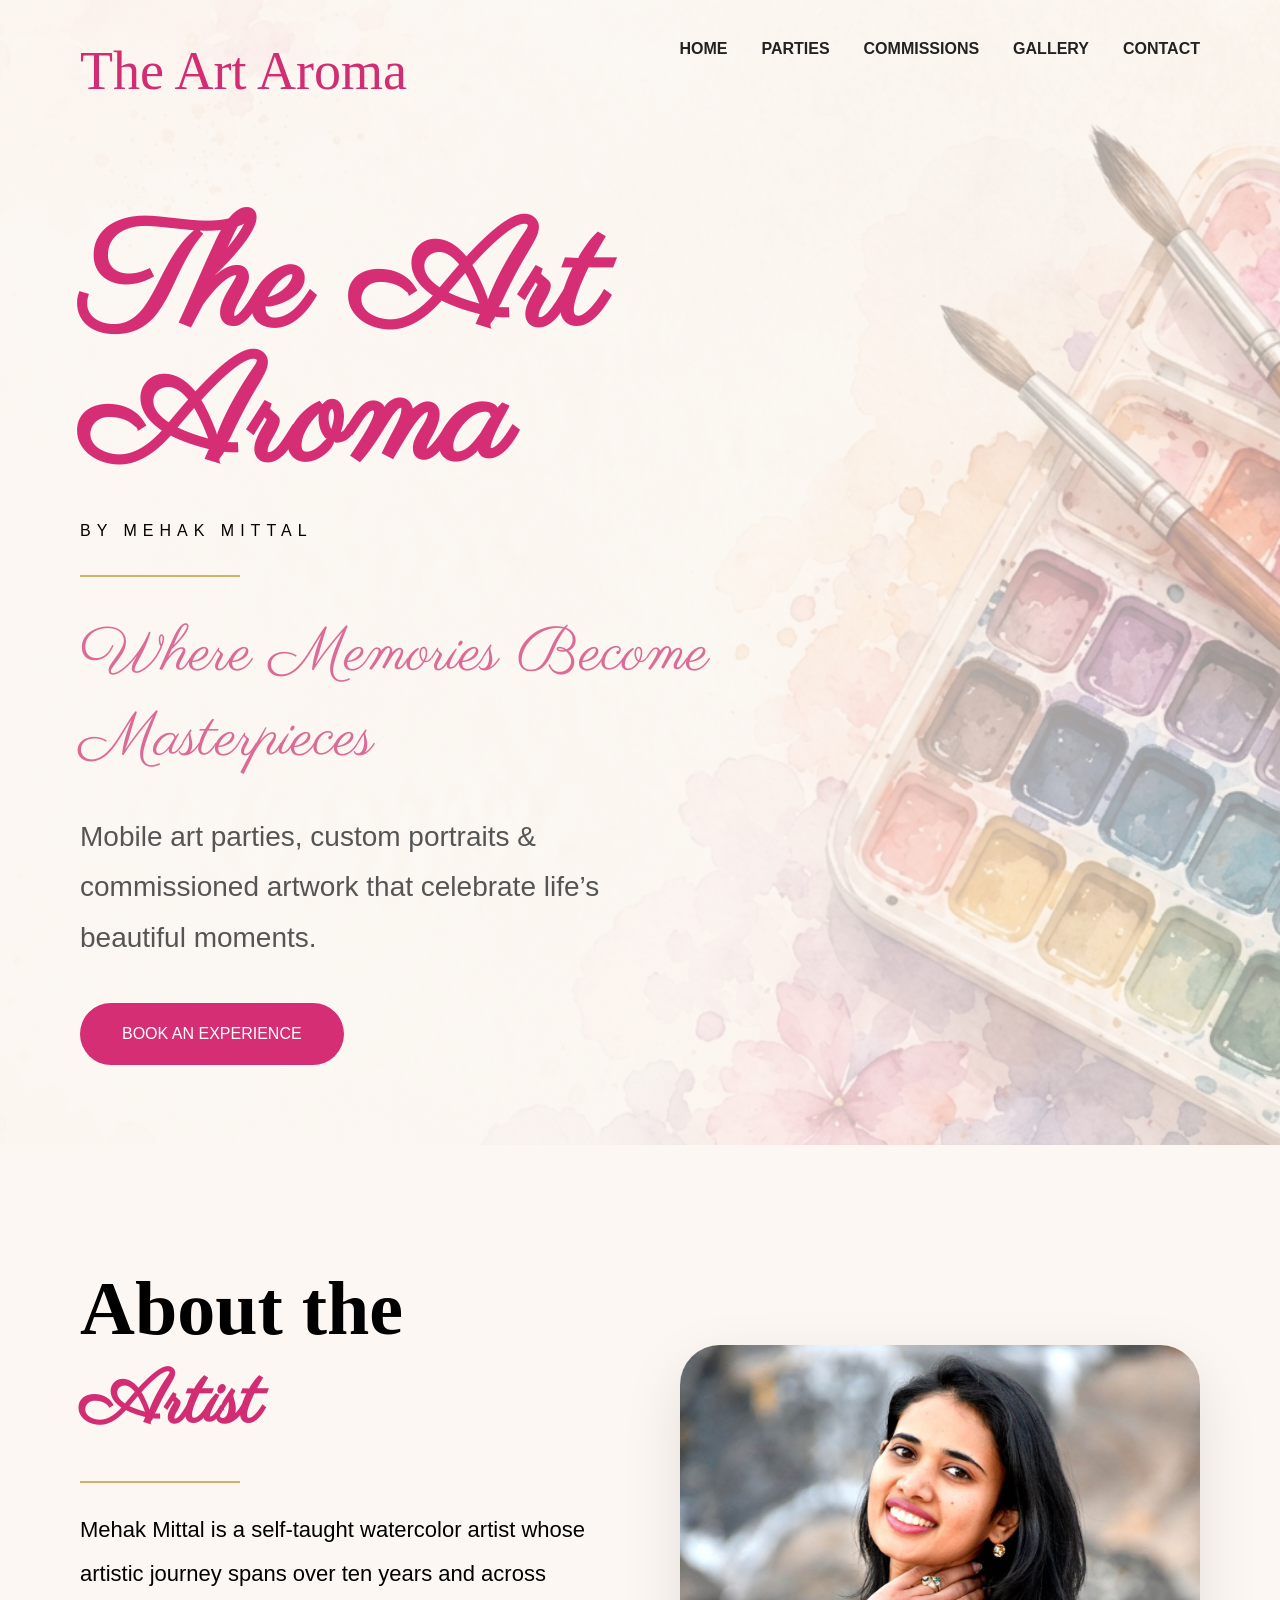
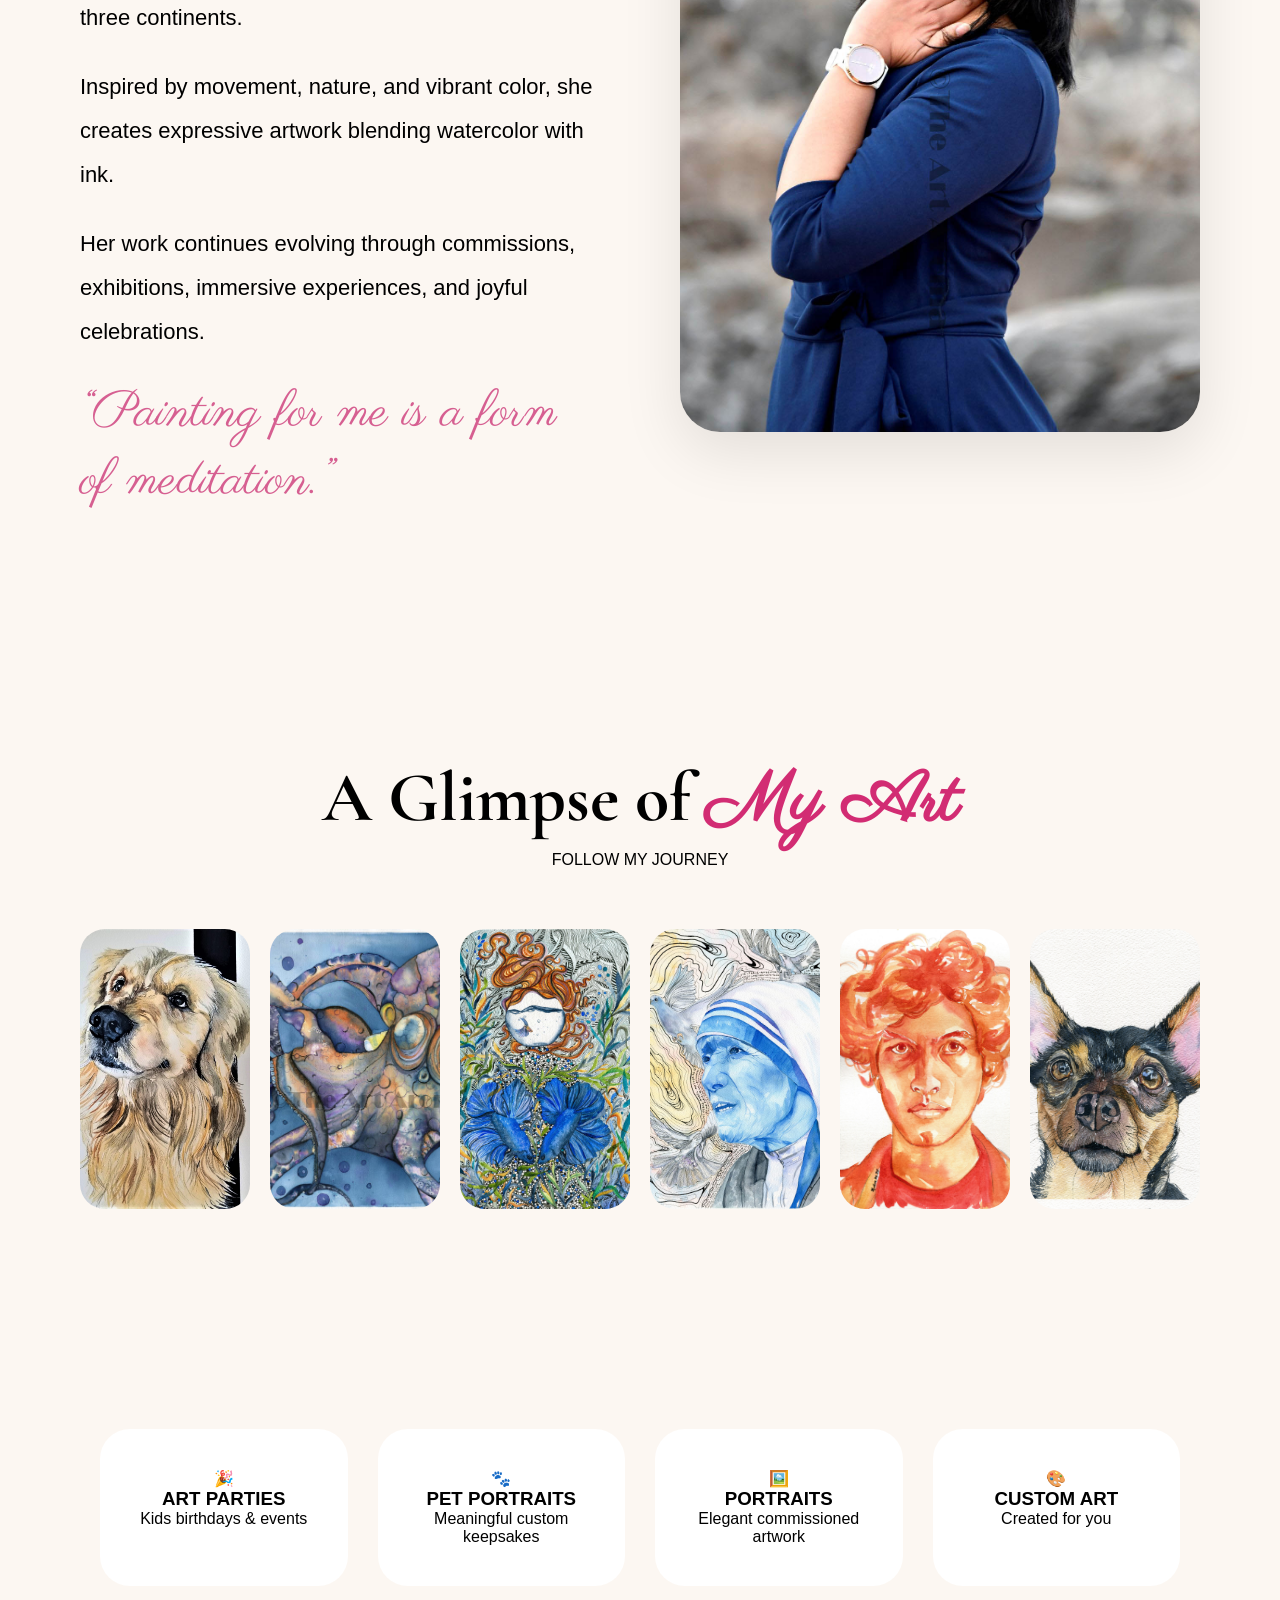
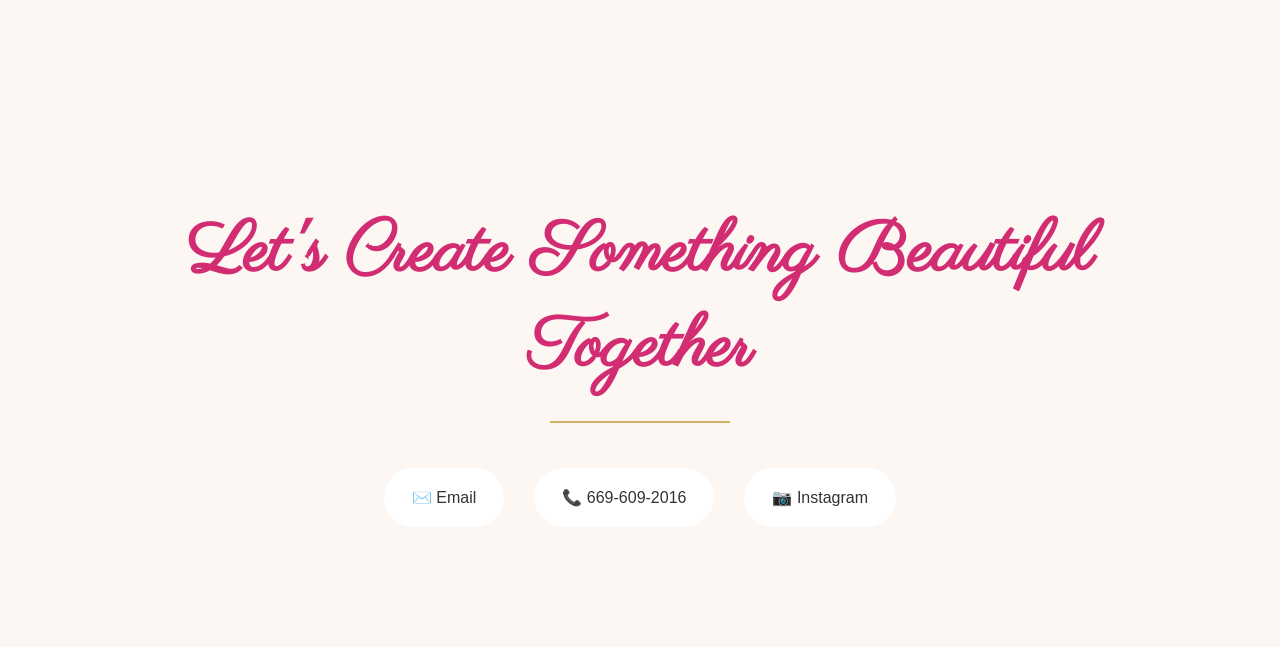
==== commit c73d5fd4: "Add files via upload" ====
--- a/index.html
+++ b/index.html
@@ -13,7 +13,7 @@
 The Art Aroma
 </title>
 
-<link rel="stylesheet" href="style.css">
+<link rel="stylesheet" href="./style.css">
 
 <link rel="preconnect"
 href="https://fonts.googleapis.com">
--- a/style.css
+++ b/style.css
@@ -7,7 +7,7 @@
 body{
 
 font-family:
-Montserrat;
+Arial;
 
 background:
 
@@ -57,127 +57,126 @@
 
 .brand{
 
+font-family:cursive;
+
+font-size:54px;
+
+color:#d22c73;
+
+}
+
+.menu{
+
+display:flex;
+
+gap:34px;
+
+}
+
+.menu a{
+
+text-decoration:none;
+
+color:#222;
+
+font-weight:600;
+
+}
+
+.hero-inner{
+
+max-width:1400px;
+
+margin:auto;
+
+padding:80px;
+
+}
+
+.hero-left{
+
+max-width:700px;
+
+}
+
+.hero-left h1{
+
 font-family:
 Parisienne;
 
-font-size:54px;
-
-color:#d22c73;
-
-}
-
-.menu{
-
-display:flex;
-
-gap:34px;
-
-}
-
-.menu a{
+font-size:150px;
+
+line-height:.9;
+
+color:#d52e74;
+
+}
+
+.artist{
+
+margin-top:30px;
+
+letter-spacing:6px;
+
+}
+
+.line{
+
+width:160px;
+
+height:2px;
+
+background:#d4b067;
+
+margin:35px 0;
+
+}
+
+.hero-left h2{
+
+font-family:
+Parisienne;
+
+font-size:62px;
+
+font-weight:400;
+
+color:#dc6a97;
+
+}
+
+.hero-left p{
+
+margin-top:30px;
+
+font-size:28px;
+
+line-height:1.8;
+
+max-width:600px;
+
+color:#555;
+
+}
+
+.button{
+
+display:inline-block;
+
+margin-top:40px;
+
+padding:22px 42px;
+
+border-radius:999px;
+
+background:
+
+#d52e74;
+
+color:white;
 
 text-decoration:none;
 
-color:#222;
-
-font-weight:600;
-
-}
-
-.hero-inner{
-
-max-width:1400px;
-
-margin:auto;
-
-padding:80px;
-
-}
-
-.hero-left{
-
-max-width:700px;
-
-}
-
-.hero-left h1{
-
-font-family:
-Parisienne;
-
-font-size:150px;
-
-line-height:.9;
-
-color:#d52e74;
-
-}
-
-.artist{
-
-margin-top:30px;
-
-letter-spacing:6px;
-
-}
-
-.line{
-
-width:160px;
-
-height:2px;
-
-background:#d4b067;
-
-margin:35px 0;
-
-}
-
-.hero-left h2{
-
-font-family:
-Parisienne;
-
-font-size:62px;
-
-font-weight:400;
-
-color:#dc6a97;
-
-}
-
-.hero-left p{
-
-margin-top:30px;
-
-font-size:28px;
-
-line-height:1.8;
-
-max-width:600px;
-
-color:#555;
-
-}
-
-.button{
-
-display:inline-block;
-
-margin-top:40px;
-
-padding:22px 42px;
-
-border-radius:999px;
-
-background:
-
-#d52e74;
-
-color:white;
-
-text-decoration:none;
-
 }
 
 /* ABOUT */
@@ -200,7 +199,7 @@
 .about-text h2{
 
 font-family:
-Cormorant Garamond;
+Georgia;
 
 font-size:76px;
 
